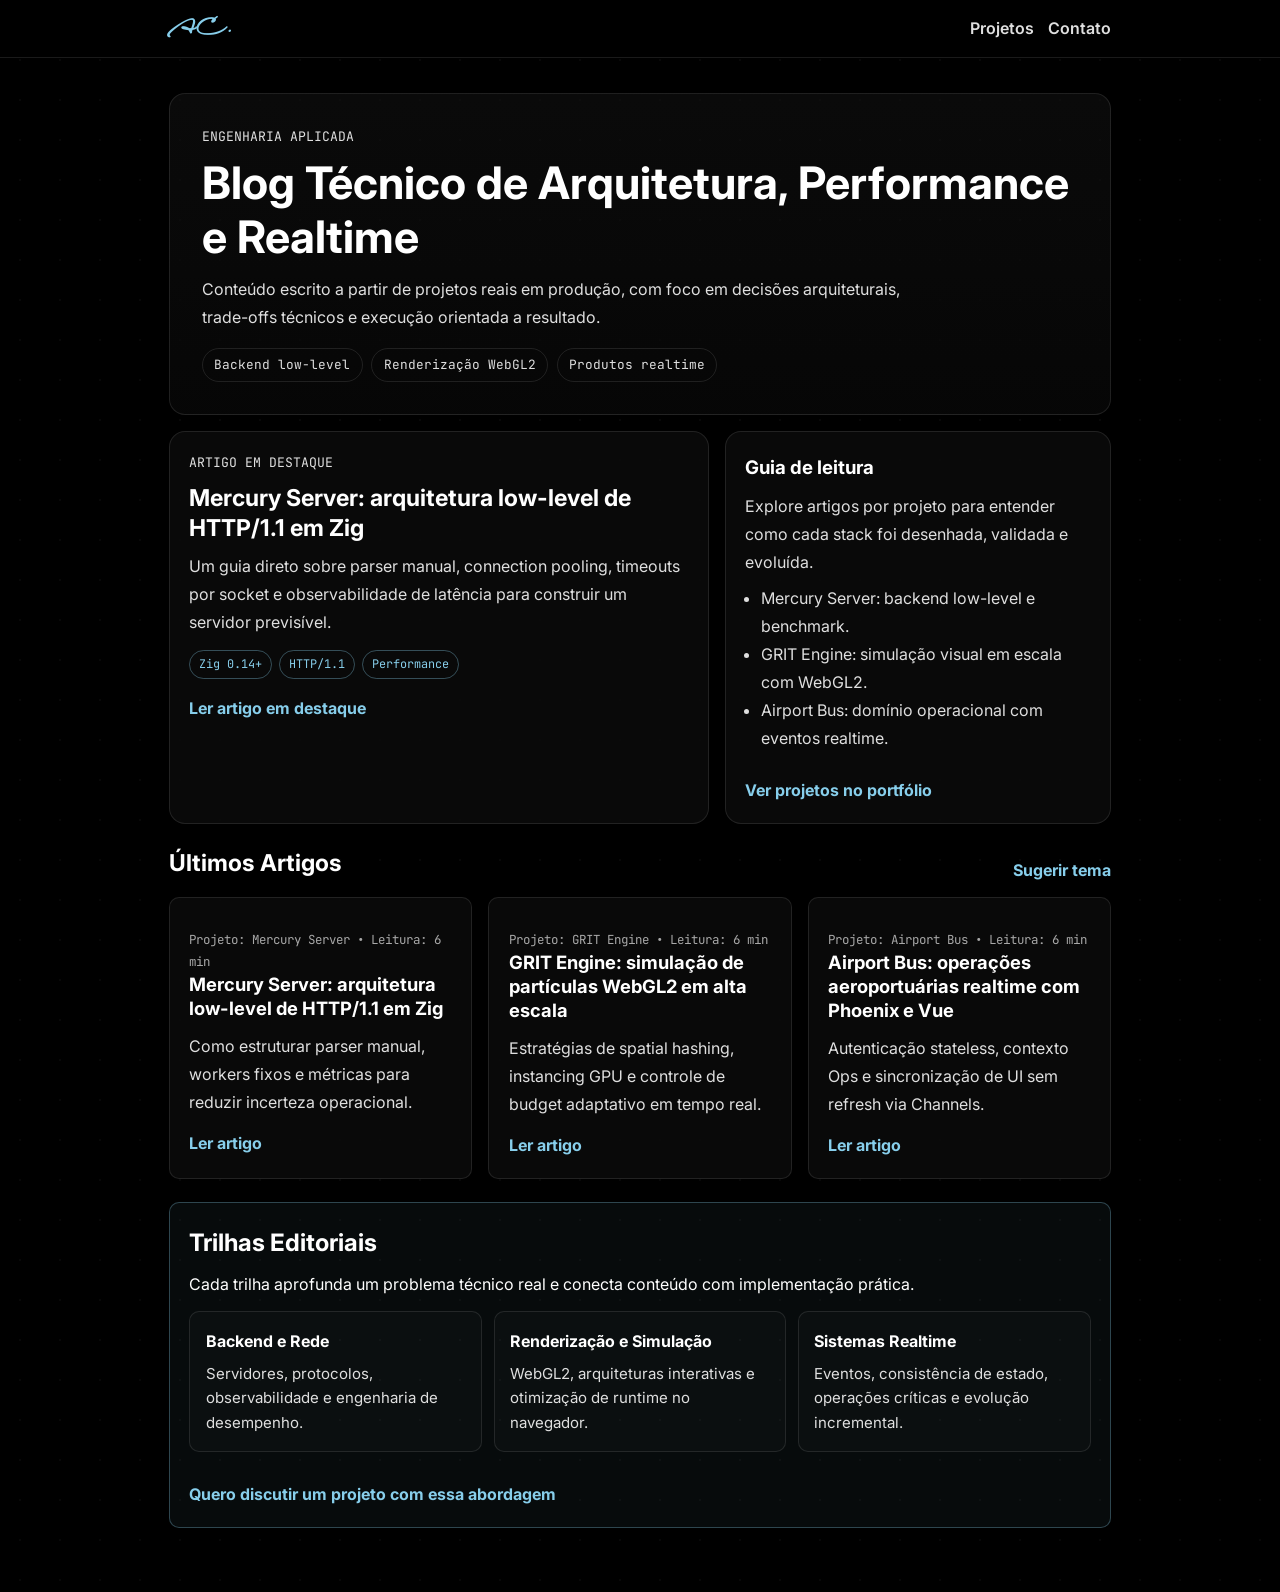
==== blog/index.html @ 77bead2b "feat: reformula portfolio/blog e alinha conteúdo aos projetos reais Atualiza seção de projetos com M" ====
<!DOCTYPE html>
<html lang="pt-BR">

<head>
    <meta charset="UTF-8">
    <meta name="viewport" content="width=device-width, initial-scale=1.0">
    <meta name="description"
        content="Biblioteca de artigos técnicos conectada aos projetos Mercury Server, GRIT Engine e Airport Bus.">
    <meta name="robots" content="index, follow">
    <title>Blog Técnico | Andrei Costa</title>
    <link rel="canonical" href="https://nullcipherr.github.io/blog/">
    <meta property="og:type" content="website">
    <meta property="og:title" content="Blog Técnico | Andrei Costa">
    <meta property="og:description"
        content="Artigos estratégicos conectados aos principais projetos de engenharia: Mercury Server, GRIT Engine e Airport Bus.">
    <meta property="og:url" content="https://nullcipherr.github.io/blog/">
    <meta property="og:image" content="https://nullcipherr.github.io/assets/images/hero-bg.png">
    <link rel="preconnect" href="https://fonts.googleapis.com">
    <link rel="preconnect" href="https://fonts.gstatic.com" crossorigin>
    <link
        href="https://fonts.googleapis.com/css2?family=Inter:wght@400;500;700&family=JetBrains+Mono:wght@400;700&display=swap"
        rel="stylesheet">
    <link href="https://fonts.googleapis.com/css2?family=WindSong:wght@400;500&display=swap" rel="stylesheet">
    <link rel="stylesheet" href="../css/blog.css">
</head>

<body>
    <a href="#main-content" class="skip-link">Pular para o conteúdo principal</a>

    <header class="blog-header">
        <nav class="blog-nav" aria-label="Navegação do blog">
            <a href="../index.html" class="logo" aria-label="Andrei Costa - Início">AC.</a>
            <div>
                <a href="../index.html#projetos">Projetos</a>
                <a href="../index.html#contato">Contato</a>
            </div>
        </nav>
    </header>

    <main id="main-content">
        <section class="hero blog-hero">
            <p class="kicker">ENGENHARIA APLICADA</p>
            <h1>Blog Técnico de Arquitetura, Performance e Realtime</h1>
            <p>
                Conteúdo escrito a partir de projetos reais em produção, com foco em decisões arquiteturais, trade-offs
                técnicos e execução orientada a resultado.
            </p>
            <div class="blog-topics" aria-label="Temas principais do blog">
                <a href="#ultimos-artigos">Backend low-level</a>
                <a href="#ultimos-artigos">Renderização WebGL2</a>
                <a href="#ultimos-artigos">Produtos realtime</a>
            </div>
        </section>

        <section class="featured-layout" aria-label="Destaque editorial">
            <article class="featured-article">
                <p class="kicker">ARTIGO EM DESTAQUE</p>
                <h2>Mercury Server: arquitetura low-level de HTTP/1.1 em Zig</h2>
                <p>
                    Um guia direto sobre parser manual, connection pooling, timeouts por socket e observabilidade de
                    latência para construir um servidor previsível.
                </p>
                <div class="featured-meta">
                    <span>Zig 0.14+</span>
                    <span>HTTP/1.1</span>
                    <span>Performance</span>
                </div>
                <a class="featured-link" href="artigos/mercury-server-zig-http11.html">Ler artigo em destaque</a>
            </article>

            <aside class="featured-side" aria-label="Resumo do blog">
                <h3>Guia de leitura</h3>
                <p>Explore artigos por projeto para entender como cada stack foi desenhada, validada e evoluída.</p>
                <ul>
                    <li>Mercury Server: backend low-level e benchmark.</li>
                    <li>GRIT Engine: simulação visual em escala com WebGL2.</li>
                    <li>Airport Bus: domínio operacional com eventos realtime.</li>
                </ul>
                <a class="link" href="../index.html#projetos">Ver projetos no portfólio</a>
            </aside>
        </section>

        <section id="ultimos-artigos" class="latest-section" aria-label="Últimos artigos">
            <div class="section-head">
                <h2>Últimos Artigos</h2>
                <a class="link" href="../index.html#contato">Sugerir tema</a>
            </div>

            <div class="grid" aria-label="Lista de artigos">
                <article class="card">
                    <p class="meta">Projeto: Mercury Server • Leitura: 6 min</p>
                    <h3>Mercury Server: arquitetura low-level de HTTP/1.1 em Zig</h3>
                    <p>Como estruturar parser manual, workers fixos e métricas para reduzir incerteza operacional.</p>
                    <a href="artigos/mercury-server-zig-http11.html">Ler artigo</a>
                </article>

                <article class="card">
                    <p class="meta">Projeto: GRIT Engine • Leitura: 6 min</p>
                    <h3>GRIT Engine: simulação de partículas WebGL2 em alta escala</h3>
                    <p>Estratégias de spatial hashing, instancing GPU e controle de budget adaptativo em tempo real.
                    </p>
                    <a href="artigos/grit-engine-webgl2-realtime.html">Ler artigo</a>
                </article>

                <article class="card">
                    <p class="meta">Projeto: Airport Bus • Leitura: 6 min</p>
                    <h3>Airport Bus: operações aeroportuárias realtime com Phoenix e Vue</h3>
                    <p>Autenticação stateless, contexto Ops e sincronização de UI sem refresh via Channels.</p>
                    <a href="artigos/airport-bus-phoenix-realtime.html">Ler artigo</a>
                </article>
            </div>
        </section>

        <section class="editorial" aria-label="Trilhas editoriais">
            <h2>Trilhas Editoriais</h2>
            <p>Cada trilha aprofunda um problema técnico real e conecta conteúdo com implementação prática.</p>
            <div class="trail-grid">
                <article class="trail-card">
                    <h3>Backend e Rede</h3>
                    <p>Servidores, protocolos, observabilidade e engenharia de desempenho.</p>
                </article>
                <article class="trail-card">
                    <h3>Renderização e Simulação</h3>
                    <p>WebGL2, arquiteturas interativas e otimização de runtime no navegador.</p>
                </article>
                <article class="trail-card">
                    <h3>Sistemas Realtime</h3>
                    <p>Eventos, consistência de estado, operações críticas e evolução incremental.</p>
                </article>
            </div>
            <p class="editorial-cta">
                <a class="link" href="../index.html#contato">Quero discutir um projeto com essa abordagem</a>
            </p>
        </section>
    </main>
</body>

</html>
---- css/blog.css ----
:root {
    --bg-main: #000000;
    --bg-surface: rgba(12, 12, 12, 0.78);
    --border-color: rgba(255, 255, 255, 0.1);
    --accent: #87ceeb;
    --text-primary: #ffffff;
    --text-secondary: #dfdfdf;
    --text-muted: #a8a8a8;
    --radius-lg: 16px;
    --radius-md: 10px;
    --font-sans: 'Inter', system-ui, -apple-system, sans-serif;
    --font-mono: 'JetBrains Mono', monospace;
    --font-logo: 'WindSong', cursive;
}

* {
    box-sizing: border-box;
    margin: 0;
    padding: 0;
}

body {
    font-family: var(--font-sans);
    color: var(--text-primary);
    background: var(--bg-main);
    background-image: radial-gradient(rgba(255, 255, 255, 0.03) 1px, transparent 1px);
    background-size: 40px 40px;
    line-height: 1.75;
}

.skip-link {
    position: absolute;
    left: 1rem;
    top: -100px;
    z-index: 999;
    background: var(--accent);
    color: #000;
    text-decoration: none;
    font-weight: 700;
    padding: 0.65rem 0.9rem;
    border-radius: 8px;
}

.skip-link:focus {
    top: 1rem;
}

.blog-header {
    position: sticky;
    top: 0;
    z-index: 20;
    border-bottom: 1px solid var(--border-color);
    background: rgba(0, 0, 0, 0.86);
    backdrop-filter: blur(12px);
}

.blog-nav {
    max-width: 980px;
    margin: 0 auto;
    padding: 0.9rem 1.2rem;
    display: flex;
    justify-content: space-between;
    gap: 0.9rem;
    align-items: center;
}

.blog-nav a {
    color: var(--text-secondary);
    text-decoration: none;
    font-weight: 600;
}

.blog-nav .logo {
    font-family: var(--font-logo);
    font-size: 1.5rem;
    font-weight: 600;
    letter-spacing: 0.1em;
    color: var(--accent);
    line-height: 1;
}

.blog-nav div {
    display: flex;
    align-items: center;
    gap: 0.85rem;
}

.blog-nav a:hover {
    color: var(--accent);
}

main {
    max-width: 980px;
    margin: 0 auto;
    padding: 2.2rem 1.2rem 4rem 1.2rem;
}

.hero {
    border: 1px solid var(--border-color);
    border-radius: var(--radius-lg);
    padding: 2rem;
    background: linear-gradient(180deg, rgba(20, 20, 20, 0.5) 0%, rgba(8, 8, 8, 0.8) 100%);
    margin-bottom: 1.4rem;
}

.hero h1 {
    font-size: clamp(1.8rem, 4vw, 2.8rem);
    line-height: 1.2;
    margin-bottom: 0.65rem;
}

.hero p {
    color: var(--text-secondary);
    max-width: 72ch;
}

.blog-hero {
    margin-bottom: 1rem;
}

.blog-topics {
    margin-top: 1.1rem;
    display: flex;
    flex-wrap: wrap;
    gap: 0.55rem;
}

.blog-topics a {
    color: var(--text-secondary);
    text-decoration: none;
    border: 1px solid var(--border-color);
    border-radius: 999px;
    padding: 0.3rem 0.7rem;
    font-size: 0.8rem;
    font-family: var(--font-mono);
    transition: 0.2s ease;
}

.blog-topics a:hover {
    color: var(--accent);
    border-color: var(--accent);
}

.kicker {
    font-family: var(--font-mono);
    color: var(--accent);
    font-size: 0.82rem;
    margin-bottom: 0.5rem;
}

.featured-layout {
    display: grid;
    grid-template-columns: 1.4fr 1fr;
    gap: 1rem;
    margin-bottom: 1.2rem;
}

.featured-article,
.featured-side {
    border: 1px solid var(--border-color);
    border-radius: var(--radius-lg);
    padding: 1.2rem;
    background: var(--bg-surface);
}

.featured-article h2 {
    font-size: 1.45rem;
    line-height: 1.3;
    margin-bottom: 0.6rem;
}

.featured-article p,
.featured-side p,
.featured-side li {
    color: var(--text-secondary);
}

.featured-meta {
    margin-top: 0.85rem;
    display: flex;
    flex-wrap: wrap;
    gap: 0.45rem;
}

.featured-meta span {
    font-family: var(--font-mono);
    font-size: 0.74rem;
    color: var(--accent);
    border: 1px solid rgba(135, 206, 235, 0.35);
    border-radius: 999px;
    padding: 0.2rem 0.55rem;
}

.featured-link {
    display: inline-flex;
    margin-top: 0.9rem;
    color: var(--accent);
    text-decoration: none;
    font-weight: 700;
}

.featured-link:hover {
    text-decoration: underline;
}

.featured-side h3 {
    margin-bottom: 0.45rem;
}

.featured-side ul {
    margin: 0.5rem 0 0.7rem 1rem;
}

.latest-section {
    margin-top: 0.4rem;
}

.section-head {
    display: flex;
    justify-content: space-between;
    align-items: center;
    gap: 0.8rem;
    margin-bottom: 0.85rem;
}

.section-head h2 {
    font-size: 1.45rem;
}

.grid {
    display: grid;
    grid-template-columns: repeat(auto-fit, minmax(260px, 1fr));
    gap: 1rem;
}

.card {
    border: 1px solid var(--border-color);
    border-radius: var(--radius-md);
    padding: 1.2rem;
    background: var(--bg-surface);
}

.card h2,
.card h3 {
    font-size: 1.15rem;
    line-height: 1.3;
    margin-bottom: 0.7rem;
}

.card p {
    color: var(--text-secondary);
}

.card .meta {
    margin-top: 0.75rem;
    color: var(--text-muted);
    font-family: var(--font-mono);
    font-size: 0.78rem;
}

.card a,
.link {
    display: inline-flex;
    margin-top: 0.8rem;
    color: var(--accent);
    text-decoration: none;
    font-weight: 700;
}

.card a:hover,
.link:hover {
    text-decoration: underline;
}

.editorial {
    margin-top: 1.4rem;
    border: 1px solid rgba(135, 206, 235, 0.3);
    border-radius: var(--radius-md);
    padding: 1.2rem;
    background: rgba(135, 206, 235, 0.05);
}

.editorial h2 {
    margin-bottom: 0.4rem;
}

.editorial ul {
    margin: 0.6rem 0 0 1rem;
    color: var(--text-secondary);
}

.trail-grid {
    margin-top: 0.8rem;
    display: grid;
    grid-template-columns: repeat(auto-fit, minmax(220px, 1fr));
    gap: 0.75rem;
}

.trail-card {
    border: 1px solid var(--border-color);
    border-radius: var(--radius-md);
    padding: 0.95rem;
    background: rgba(255, 255, 255, 0.02);
}

.trail-card h3 {
    margin-bottom: 0.4rem;
    font-size: 1rem;
}

.trail-card p {
    color: var(--text-secondary);
    font-size: 0.94rem;
    line-height: 1.65;
}

.editorial-cta {
    margin-top: 0.95rem;
}

main > article {
    border: 1px solid var(--border-color);
    border-radius: var(--radius-lg);
    background: var(--bg-surface);
    padding: 1.8rem;
}

main > article h1 {
    font-size: clamp(1.8rem, 3.5vw, 2.4rem);
    line-height: 1.2;
    margin-bottom: 0.75rem;
}

main > article h2 {
    margin-top: 1.5rem;
    margin-bottom: 0.5rem;
    font-size: 1.25rem;
}

main > article p {
    color: var(--text-secondary);
}

main > article ul {
    margin: 0.75rem 0 0.75rem 1.2rem;
    color: var(--text-secondary);
}

main > article li + li {
    margin-top: 0.35rem;
}

.article-meta {
    color: var(--text-muted);
    font-family: var(--font-mono);
    font-size: 0.82rem;
    margin-bottom: 1.1rem;
}

.interlink-box {
    margin-top: 1.7rem;
    padding: 1rem;
    border: 1px solid var(--border-color);
    border-radius: var(--radius-md);
    background: rgba(255, 255, 255, 0.02);
}

.interlink-box h3 {
    margin-bottom: 0.5rem;
}

.interlink-box ul {
    margin-top: 0.3rem;
}

footer {
    margin-top: 2rem;
    padding-top: 1rem;
    border-top: 1px solid var(--border-color);
    color: var(--text-muted);
    font-size: 0.85rem;
}

@media (max-width: 680px) {
    .blog-nav {
        flex-wrap: wrap;
    }

    .featured-layout {
        grid-template-columns: 1fr;
    }

    .section-head {
        flex-wrap: wrap;
    }

    main > article,
    .hero {
        padding: 1.25rem;
    }
}
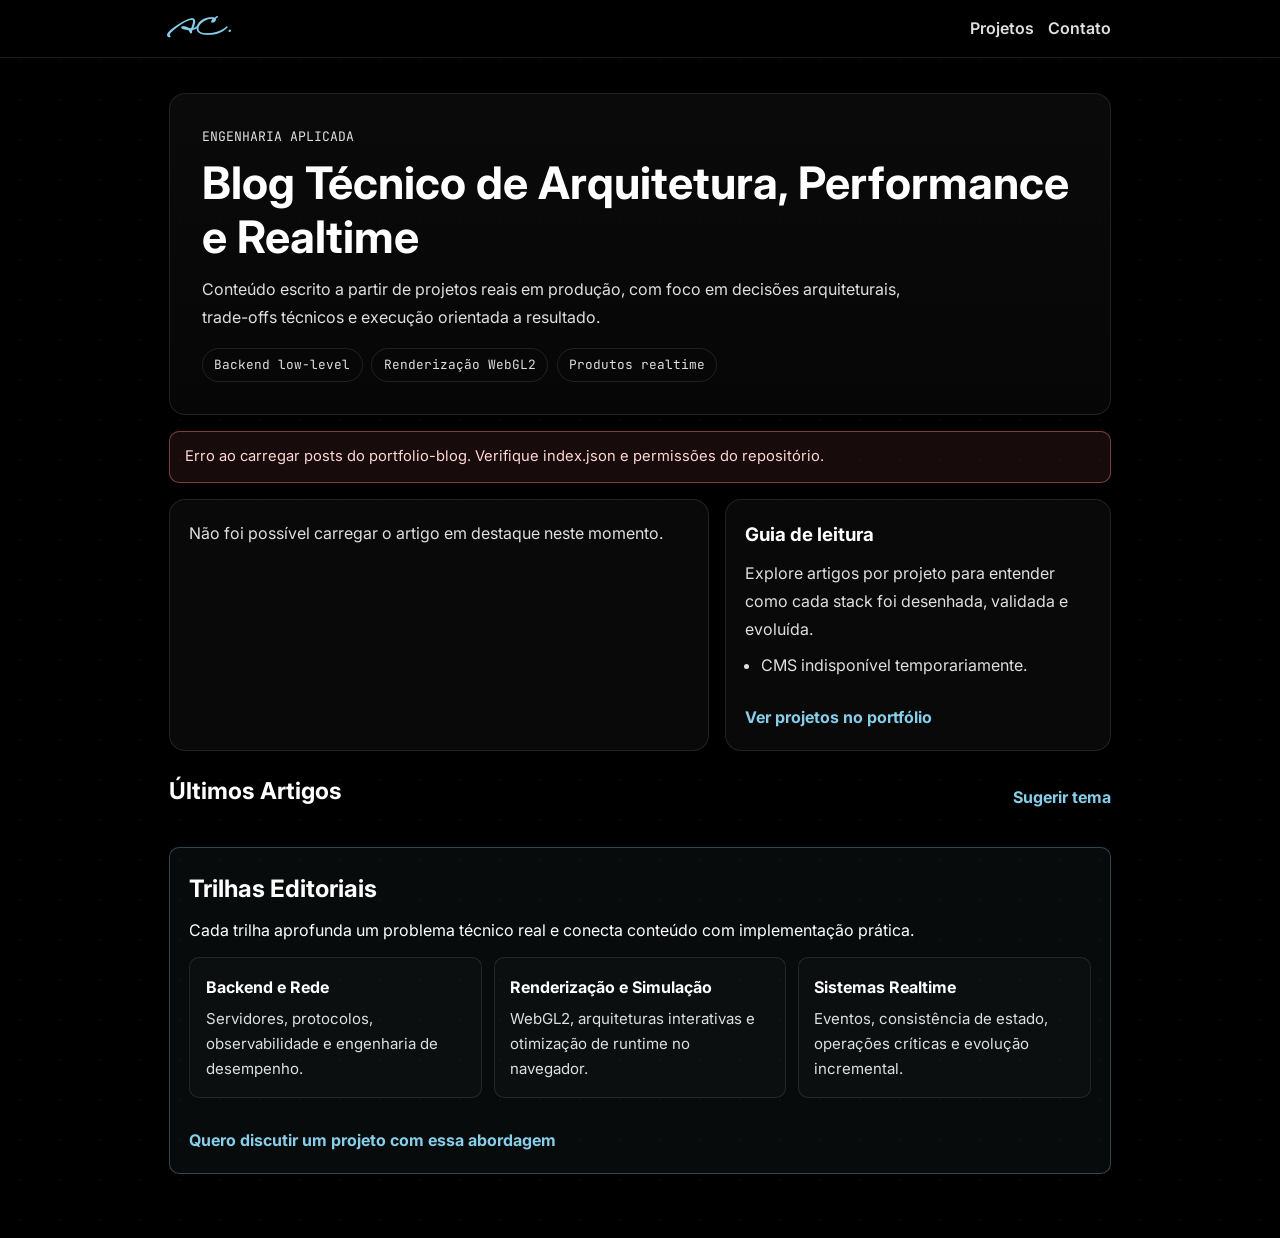
==== commit 92673fd8: "feat(blog): consumir posts do portfolio-blog via github raw" ====
--- a/blog/index.html
+++ b/blog/index.html
@@ -52,30 +52,17 @@
             </div>
         </section>
 
+        <section class="status-message" id="blog-status" aria-live="polite">
+            Carregando artigos do CMS central...
+        </section>
+
         <section class="featured-layout" aria-label="Destaque editorial">
-            <article class="featured-article">
-                <p class="kicker">ARTIGO EM DESTAQUE</p>
-                <h2>Mercury Server: arquitetura low-level de HTTP/1.1 em Zig</h2>
-                <p>
-                    Um guia direto sobre parser manual, connection pooling, timeouts por socket e observabilidade de
-                    latência para construir um servidor previsível.
-                </p>
-                <div class="featured-meta">
-                    <span>Zig 0.14+</span>
-                    <span>HTTP/1.1</span>
-                    <span>Performance</span>
-                </div>
-                <a class="featured-link" href="artigos/mercury-server-zig-http11.html">Ler artigo em destaque</a>
-            </article>
+            <article class="featured-article" id="featured-article"></article>
 
             <aside class="featured-side" aria-label="Resumo do blog">
                 <h3>Guia de leitura</h3>
                 <p>Explore artigos por projeto para entender como cada stack foi desenhada, validada e evoluída.</p>
-                <ul>
-                    <li>Mercury Server: backend low-level e benchmark.</li>
-                    <li>GRIT Engine: simulação visual em escala com WebGL2.</li>
-                    <li>Airport Bus: domínio operacional com eventos realtime.</li>
-                </ul>
+                <ul id="guide-list"></ul>
                 <a class="link" href="../index.html#projetos">Ver projetos no portfólio</a>
             </aside>
         </section>
@@ -86,29 +73,7 @@
                 <a class="link" href="../index.html#contato">Sugerir tema</a>
             </div>
 
-            <div class="grid" aria-label="Lista de artigos">
-                <article class="card">
-                    <p class="meta">Projeto: Mercury Server • Leitura: 6 min</p>
-                    <h3>Mercury Server: arquitetura low-level de HTTP/1.1 em Zig</h3>
-                    <p>Como estruturar parser manual, workers fixos e métricas para reduzir incerteza operacional.</p>
-                    <a href="artigos/mercury-server-zig-http11.html">Ler artigo</a>
-                </article>
-
-                <article class="card">
-                    <p class="meta">Projeto: GRIT Engine • Leitura: 6 min</p>
-                    <h3>GRIT Engine: simulação de partículas WebGL2 em alta escala</h3>
-                    <p>Estratégias de spatial hashing, instancing GPU e controle de budget adaptativo em tempo real.
-                    </p>
-                    <a href="artigos/grit-engine-webgl2-realtime.html">Ler artigo</a>
-                </article>
-
-                <article class="card">
-                    <p class="meta">Projeto: Airport Bus • Leitura: 6 min</p>
-                    <h3>Airport Bus: operações aeroportuárias realtime com Phoenix e Vue</h3>
-                    <p>Autenticação stateless, contexto Ops e sincronização de UI sem refresh via Channels.</p>
-                    <a href="artigos/airport-bus-phoenix-realtime.html">Ler artigo</a>
-                </article>
-            </div>
+            <div class="grid" aria-label="Lista de artigos" id="articles-grid"></div>
         </section>
 
         <section class="editorial" aria-label="Trilhas editoriais">
@@ -133,6 +98,8 @@
             </p>
         </section>
     </main>
+
+    <script src="../js/blog-index.js" defer></script>
 </body>
 
 </html>
--- a/css/blog.css
+++ b/css/blog.css
@@ -118,6 +118,22 @@
     margin-bottom: 1rem;
 }
 
+.status-message {
+    margin-bottom: 1rem;
+    border: 1px solid rgba(135, 206, 235, 0.28);
+    border-radius: var(--radius-md);
+    padding: 0.75rem 0.9rem;
+    background: rgba(135, 206, 235, 0.08);
+    color: var(--text-secondary);
+    font-size: 0.92rem;
+}
+
+.status-message.is-error {
+    border-color: rgba(255, 125, 125, 0.44);
+    background: rgba(255, 125, 125, 0.09);
+    color: #ffd6d6;
+}
+
 .blog-topics {
     margin-top: 1.1rem;
     display: flex;
@@ -346,6 +362,11 @@
     color: var(--text-secondary);
 }
 
+main > article ol {
+    margin: 0.75rem 0 0.75rem 1.2rem;
+    color: var(--text-secondary);
+}
+
 main > article li + li {
     margin-top: 0.35rem;
 }
@@ -381,6 +402,46 @@
     font-size: 0.85rem;
 }
 
+.markdown-content p + p {
+    margin-top: 0.8rem;
+}
+
+.markdown-content h2,
+.markdown-content h3 {
+    margin-top: 1.3rem;
+}
+
+.markdown-content a {
+    color: var(--accent);
+    text-decoration: none;
+    font-weight: 600;
+}
+
+.markdown-content a:hover {
+    text-decoration: underline;
+}
+
+.markdown-content code {
+    font-family: var(--font-mono);
+    background: rgba(255, 255, 255, 0.08);
+    padding: 0.1rem 0.3rem;
+    border-radius: 4px;
+}
+
+.markdown-content pre {
+    margin: 0.85rem 0;
+    border: 1px solid var(--border-color);
+    border-radius: 8px;
+    padding: 0.75rem;
+    overflow-x: auto;
+    background: rgba(255, 255, 255, 0.03);
+}
+
+.markdown-content pre code {
+    background: transparent;
+    padding: 0;
+}
+
 @media (max-width: 680px) {
     .blog-nav {
         flex-wrap: wrap;
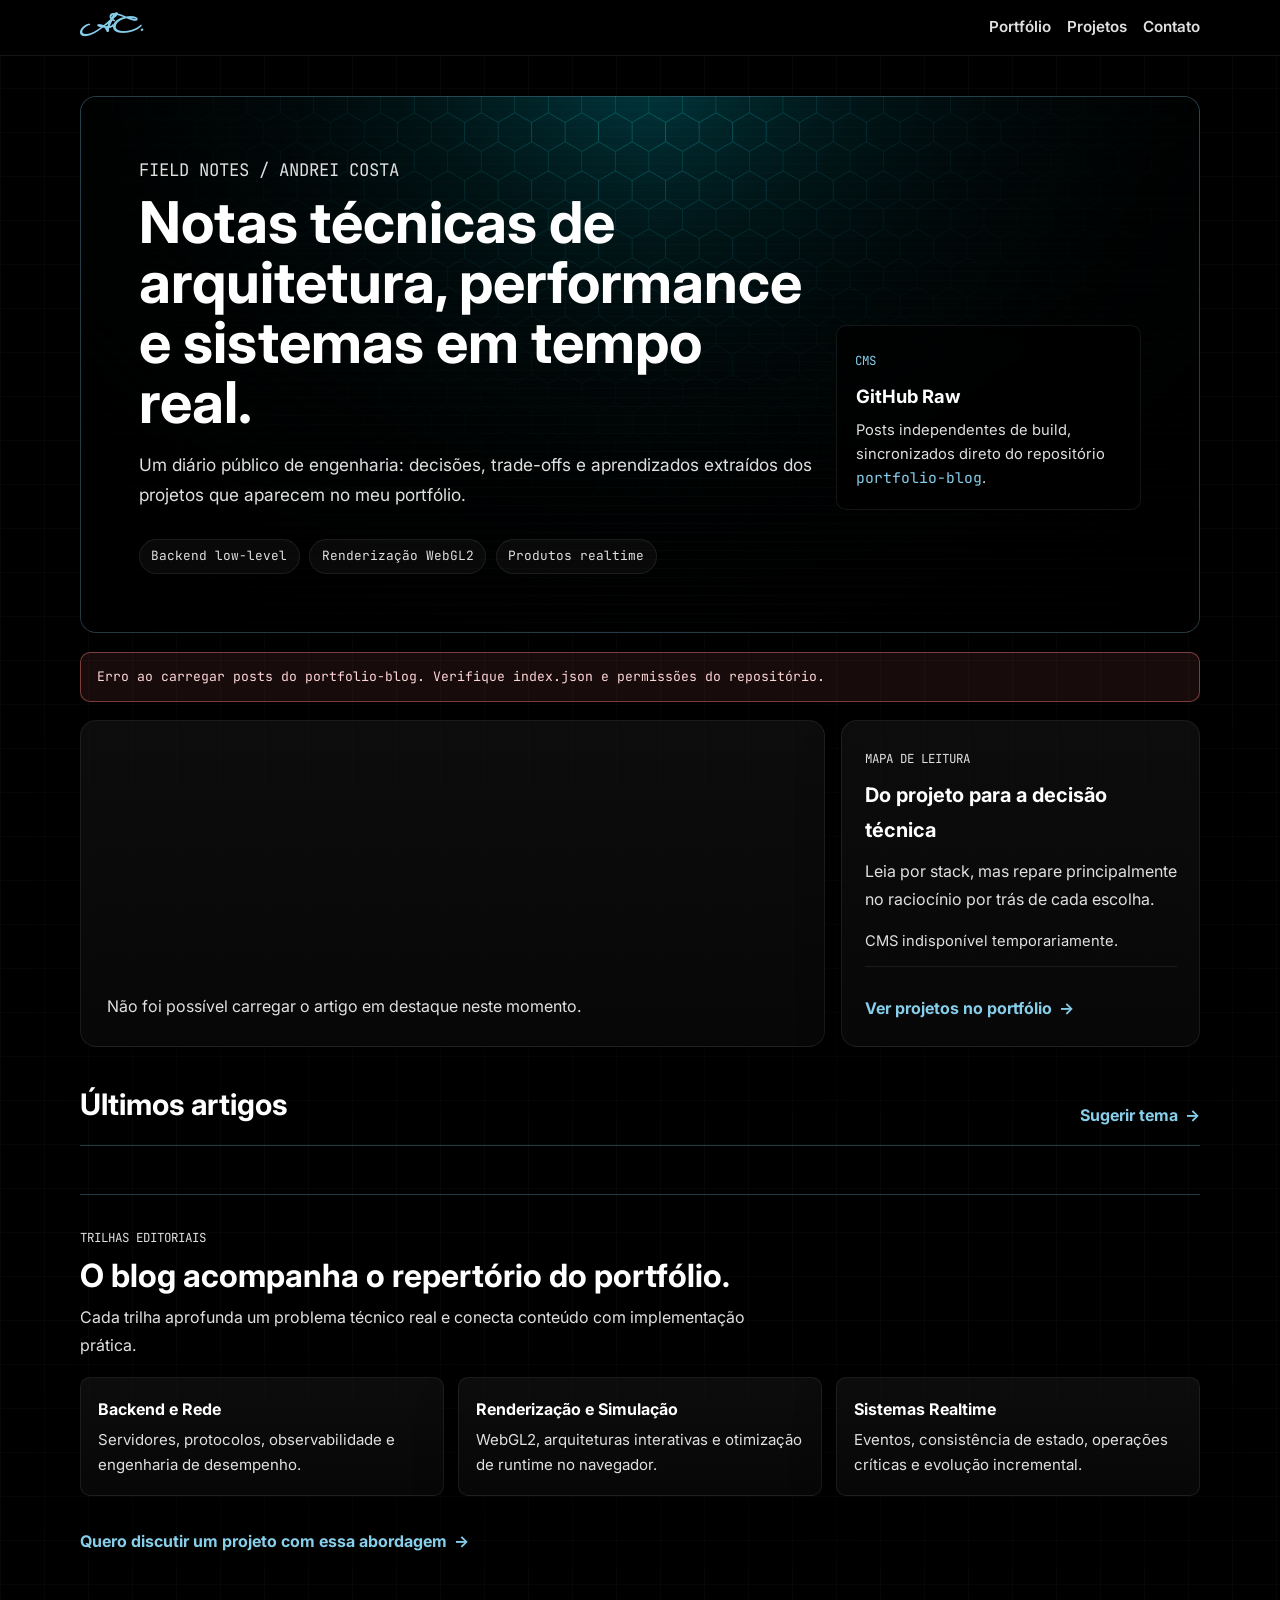
==== commit 81fa3aff: "feat(portfolio): aprimorar blog faq hero e experiencia" ====
--- a/blog/index.html
+++ b/blog/index.html
@@ -7,10 +7,10 @@
     <meta name="description"
         content="Biblioteca de artigos técnicos conectada aos projetos Mercury Server, GRIT Engine e Airport Bus.">
     <meta name="robots" content="index, follow">
-    <title>Blog Técnico | Andrei Costa</title>
+    <title>Field Notes | Blog Técnico de Andrei Costa</title>
     <link rel="canonical" href="https://nullcipherr.github.io/blog/">
     <meta property="og:type" content="website">
-    <meta property="og:title" content="Blog Técnico | Andrei Costa">
+    <meta property="og:title" content="Field Notes | Blog Técnico de Andrei Costa">
     <meta property="og:description"
         content="Artigos estratégicos conectados aos principais projetos de engenharia: Mercury Server, GRIT Engine e Airport Bus.">
     <meta property="og:url" content="https://nullcipherr.github.io/blog/">
@@ -31,6 +31,7 @@
         <nav class="blog-nav" aria-label="Navegação do blog">
             <a href="../index.html" class="logo" aria-label="Andrei Costa - Início">AC.</a>
             <div>
+                <a href="../index.html">Portfólio</a>
                 <a href="../index.html#projetos">Projetos</a>
                 <a href="../index.html#contato">Contato</a>
             </div>
@@ -39,12 +40,19 @@
 
     <main id="main-content">
         <section class="hero blog-hero">
-            <p class="kicker">ENGENHARIA APLICADA</p>
-            <h1>Blog Técnico de Arquitetura, Performance e Realtime</h1>
-            <p>
-                Conteúdo escrito a partir de projetos reais em produção, com foco em decisões arquiteturais, trade-offs
-                técnicos e execução orientada a resultado.
-            </p>
+            <div class="hero-copy">
+                <p class="kicker">FIELD NOTES / ANDREI COSTA</p>
+                <h1>Notas técnicas de arquitetura, performance e sistemas em tempo real.</h1>
+                <p>
+                    Um diário público de engenharia: decisões, trade-offs e aprendizados extraídos dos projetos que
+                    aparecem no meu portfólio.
+                </p>
+            </div>
+            <aside class="hero-panel" aria-label="Resumo editorial">
+                <span>CMS</span>
+                <strong>GitHub Raw</strong>
+                <p>Posts independentes de build, sincronizados direto do repositório <code>portfolio-blog</code>.</p>
+            </aside>
             <div class="blog-topics" aria-label="Temas principais do blog">
                 <a href="#ultimos-artigos">Backend low-level</a>
                 <a href="#ultimos-artigos">Renderização WebGL2</a>
@@ -53,15 +61,16 @@
         </section>
 
         <section class="status-message" id="blog-status" aria-live="polite">
-            Carregando artigos do CMS central...
+            Sincronizando artigos do CMS central...
         </section>
 
         <section class="featured-layout" aria-label="Destaque editorial">
             <article class="featured-article" id="featured-article"></article>
 
             <aside class="featured-side" aria-label="Resumo do blog">
-                <h3>Guia de leitura</h3>
-                <p>Explore artigos por projeto para entender como cada stack foi desenhada, validada e evoluída.</p>
+                <p class="kicker">MAPA DE LEITURA</p>
+                <h3>Do projeto para a decisão técnica</h3>
+                <p>Leia por stack, mas repare principalmente no raciocínio por trás de cada escolha.</p>
                 <ul id="guide-list"></ul>
                 <a class="link" href="../index.html#projetos">Ver projetos no portfólio</a>
             </aside>
@@ -69,7 +78,7 @@
 
         <section id="ultimos-artigos" class="latest-section" aria-label="Últimos artigos">
             <div class="section-head">
-                <h2>Últimos Artigos</h2>
+                <h2>Últimos artigos</h2>
                 <a class="link" href="../index.html#contato">Sugerir tema</a>
             </div>
 
@@ -77,7 +86,8 @@
         </section>
 
         <section class="editorial" aria-label="Trilhas editoriais">
-            <h2>Trilhas Editoriais</h2>
+            <p class="kicker">TRILHAS EDITORIAIS</p>
+            <h2>O blog acompanha o repertório do portfólio.</h2>
             <p>Cada trilha aprofunda um problema técnico real e conecta conteúdo com implementação prática.</p>
             <div class="trail-grid">
                 <article class="trail-card">
--- a/css/blog.css
+++ b/css/blog.css
@@ -1,11 +1,14 @@
 :root {
     --bg-main: #000000;
-    --bg-surface: rgba(12, 12, 12, 0.78);
-    --border-color: rgba(255, 255, 255, 0.1);
+    --bg-elevated: rgba(15, 15, 15, 0.78);
+    --bg-soft: rgba(255, 255, 255, 0.035);
+    --border-color: rgba(255, 255, 255, 0.08);
+    --border-highlight: rgba(135, 206, 235, 0.28);
     --accent: #87ceeb;
+    --accent-soft: rgba(135, 206, 235, 0.08);
     --text-primary: #ffffff;
-    --text-secondary: #dfdfdf;
-    --text-muted: #a8a8a8;
+    --text-secondary: #e0e0e0;
+    --text-muted: #8f8f8f;
     --radius-lg: 16px;
     --radius-md: 10px;
     --font-sans: 'Inter', system-ui, -apple-system, sans-serif;
@@ -19,13 +22,31 @@
     padding: 0;
 }
 
+html {
+    scroll-behavior: smooth;
+}
+
 body {
+    min-height: 100vh;
     font-family: var(--font-sans);
     color: var(--text-primary);
-    background: var(--bg-main);
-    background-image: radial-gradient(rgba(255, 255, 255, 0.03) 1px, transparent 1px);
-    background-size: 40px 40px;
+    background-color: var(--bg-main);
+    background-image:
+        linear-gradient(rgba(255, 255, 255, 0.025) 1px, transparent 1px),
+        linear-gradient(90deg, rgba(255, 255, 255, 0.025) 1px, transparent 1px);
+    background-size: 44px 44px;
     line-height: 1.75;
+    overflow-x: hidden;
+    -webkit-font-smoothing: antialiased;
+}
+
+a {
+    color: inherit;
+}
+
+*:focus-visible {
+    outline: 2px solid var(--accent);
+    outline-offset: 3px;
 }
 
 .skip-link {
@@ -50,17 +71,18 @@
     top: 0;
     z-index: 20;
     border-bottom: 1px solid var(--border-color);
-    background: rgba(0, 0, 0, 0.86);
-    backdrop-filter: blur(12px);
+    background: rgba(0, 0, 0, 0.78);
+    backdrop-filter: blur(16px);
+    -webkit-backdrop-filter: blur(16px);
 }
 
 .blog-nav {
-    max-width: 980px;
+    width: min(1120px, calc(100% - 2.4rem));
     margin: 0 auto;
-    padding: 0.9rem 1.2rem;
+    padding: 0.9rem 0;
     display: flex;
     justify-content: space-between;
-    gap: 0.9rem;
+    gap: 1rem;
     align-items: center;
 }
 
@@ -68,13 +90,14 @@
     color: var(--text-secondary);
     text-decoration: none;
     font-weight: 600;
+    font-size: 0.95rem;
+    transition: color 0.2s ease;
 }
 
 .blog-nav .logo {
     font-family: var(--font-logo);
-    font-size: 1.5rem;
+    font-size: 1.55rem;
     font-weight: 600;
-    letter-spacing: 0.1em;
     color: var(--accent);
     line-height: 1;
 }
@@ -82,7 +105,7 @@
 .blog-nav div {
     display: flex;
     align-items: center;
-    gap: 0.85rem;
+    gap: 1rem;
 }
 
 .blog-nav a:hover {
@@ -90,42 +113,131 @@
 }
 
 main {
-    max-width: 980px;
+    width: min(1120px, calc(100% - 2.4rem));
     margin: 0 auto;
-    padding: 2.2rem 1.2rem 4rem 1.2rem;
+    padding: 2.5rem 0 4.5rem;
 }
 
 .hero {
+    margin-bottom: 1.2rem;
+}
+
+.blog-hero {
+    position: relative;
+    display: grid;
+    grid-template-columns: minmax(0, 1.55fr) minmax(260px, 0.7fr);
+    gap: 1.4rem;
+    align-items: end;
+    min-height: 430px;
+    padding: 3.6rem;
+    border: 1px solid var(--border-highlight);
+    border-radius: var(--radius-lg);
+    background:
+        linear-gradient(180deg, rgba(0, 0, 0, 0.12) 0%, rgba(0, 0, 0, 0.72) 100%),
+        url('../assets/images/Background.webp') center / cover;
+    overflow: hidden;
+}
+
+.blog-hero::before {
+    content: "";
+    position: absolute;
+    inset: 0;
+    background:
+        linear-gradient(90deg, rgba(0, 0, 0, 0.88) 0%, rgba(0, 0, 0, 0.5) 52%, rgba(0, 0, 0, 0.82) 100%),
+        repeating-linear-gradient(0deg, rgba(255, 255, 255, 0.035) 0 1px, transparent 1px 9px);
+    pointer-events: none;
+}
+
+.blog-hero > * {
+    position: relative;
+    z-index: 1;
+}
+
+.hero-copy h1 {
+    max-width: 850px;
+    font-size: 3.6rem;
+    line-height: 1.04;
+    margin-bottom: 1.05rem;
+}
+
+.hero-copy p {
+    max-width: 680px;
+    color: var(--text-secondary);
+    font-size: 1.08rem;
+}
+
+.hero-panel {
     border: 1px solid var(--border-color);
-    border-radius: var(--radius-lg);
-    padding: 2rem;
-    background: linear-gradient(180deg, rgba(20, 20, 20, 0.5) 0%, rgba(8, 8, 8, 0.8) 100%);
-    margin-bottom: 1.4rem;
-}
-
-.hero h1 {
-    font-size: clamp(1.8rem, 4vw, 2.8rem);
-    line-height: 1.2;
-    margin-bottom: 0.65rem;
-}
-
-.hero p {
-    color: var(--text-secondary);
-    max-width: 72ch;
-}
-
-.blog-hero {
-    margin-bottom: 1rem;
+    border-radius: var(--radius-md);
+    padding: 1.15rem;
+    background: rgba(0, 0, 0, 0.58);
+    backdrop-filter: blur(14px);
+    -webkit-backdrop-filter: blur(14px);
+}
+
+.hero-panel span,
+.kicker {
+    display: inline-flex;
+    font-family: var(--font-mono);
+    color: var(--accent);
+    font-size: 0.78rem;
+    margin-bottom: 0.5rem;
+}
+
+.hero-panel strong {
+    display: block;
+    font-size: 1.15rem;
+    margin-bottom: 0.45rem;
+}
+
+.hero-panel p {
+    color: var(--text-secondary);
+    font-size: 0.92rem;
+    line-height: 1.6;
+}
+
+.hero-panel code {
+    font-family: var(--font-mono);
+    color: var(--accent);
+}
+
+.blog-topics {
+    grid-column: 1 / -1;
+    display: flex;
+    flex-wrap: wrap;
+    gap: 0.6rem;
+    margin-top: 0.4rem;
+}
+
+.blog-topics a,
+.featured-meta span {
+    color: var(--text-secondary);
+    text-decoration: none;
+    border: 1px solid var(--border-color);
+    border-radius: 999px;
+    padding: 0.34rem 0.72rem;
+    font-size: 0.8rem;
+    font-family: var(--font-mono);
+    background: rgba(255, 255, 255, 0.035);
+    transition: border-color 0.2s ease, color 0.2s ease, background 0.2s ease;
+}
+
+.blog-topics a:hover,
+.featured-meta span:hover {
+    color: var(--accent);
+    border-color: var(--accent);
+    background: var(--accent-soft);
 }
 
 .status-message {
-    margin-bottom: 1rem;
-    border: 1px solid rgba(135, 206, 235, 0.28);
+    margin-bottom: 1.1rem;
+    border: 1px solid rgba(135, 206, 235, 0.24);
     border-radius: var(--radius-md);
-    padding: 0.75rem 0.9rem;
-    background: rgba(135, 206, 235, 0.08);
-    color: var(--text-secondary);
-    font-size: 0.92rem;
+    padding: 0.8rem 1rem;
+    background: rgba(135, 206, 235, 0.055);
+    color: var(--text-secondary);
+    font-family: var(--font-mono);
+    font-size: 0.82rem;
 }
 
 .status-message.is-error {
@@ -134,55 +246,37 @@
     color: #ffd6d6;
 }
 
-.blog-topics {
-    margin-top: 1.1rem;
-    display: flex;
-    flex-wrap: wrap;
-    gap: 0.55rem;
-}
-
-.blog-topics a {
-    color: var(--text-secondary);
-    text-decoration: none;
-    border: 1px solid var(--border-color);
-    border-radius: 999px;
-    padding: 0.3rem 0.7rem;
-    font-size: 0.8rem;
-    font-family: var(--font-mono);
-    transition: 0.2s ease;
-}
-
-.blog-topics a:hover {
-    color: var(--accent);
-    border-color: var(--accent);
-}
-
-.kicker {
-    font-family: var(--font-mono);
-    color: var(--accent);
-    font-size: 0.82rem;
-    margin-bottom: 0.5rem;
-}
-
 .featured-layout {
     display: grid;
-    grid-template-columns: 1.4fr 1fr;
+    grid-template-columns: minmax(0, 1.35fr) minmax(280px, 0.65fr);
     gap: 1rem;
-    margin-bottom: 1.2rem;
+    margin-bottom: 2rem;
 }
 
 .featured-article,
-.featured-side {
+.featured-side,
+.card,
+.trail-card,
+.interlink-box {
     border: 1px solid var(--border-color);
+    background: linear-gradient(180deg, rgba(20, 20, 20, 0.62) 0%, rgba(8, 8, 8, 0.88) 100%);
+    box-shadow: 0 24px 46px rgba(0, 0, 0, 0.24);
+}
+
+.featured-article {
+    min-height: 280px;
     border-radius: var(--radius-lg);
-    padding: 1.2rem;
-    background: var(--bg-surface);
+    padding: 1.6rem;
+    display: flex;
+    flex-direction: column;
+    justify-content: flex-end;
 }
 
 .featured-article h2 {
-    font-size: 1.45rem;
-    line-height: 1.3;
-    margin-bottom: 0.6rem;
+    max-width: 760px;
+    font-size: 2rem;
+    line-height: 1.18;
+    margin-bottom: 0.65rem;
 }
 
 .featured-article p,
@@ -191,40 +285,85 @@
     color: var(--text-secondary);
 }
 
+.featured-date {
+    font-family: var(--font-mono);
+    color: var(--text-muted) !important;
+    font-size: 0.82rem;
+    margin-bottom: 0.65rem;
+}
+
 .featured-meta {
-    margin-top: 0.85rem;
+    margin-top: 1rem;
     display: flex;
     flex-wrap: wrap;
-    gap: 0.45rem;
-}
-
-.featured-meta span {
-    font-family: var(--font-mono);
-    font-size: 0.74rem;
-    color: var(--accent);
-    border: 1px solid rgba(135, 206, 235, 0.35);
-    border-radius: 999px;
-    padding: 0.2rem 0.55rem;
-}
-
-.featured-link {
+    gap: 0.5rem;
+}
+
+.featured-link,
+.card a,
+.link,
+.editorial-cta a {
     display: inline-flex;
-    margin-top: 0.9rem;
+    align-items: center;
+    width: fit-content;
+    margin-top: 1rem;
     color: var(--accent);
     text-decoration: none;
     font-weight: 700;
-}
-
-.featured-link:hover {
-    text-decoration: underline;
+    border-bottom: 1px solid transparent;
+    transition: border-color 0.2s ease, color 0.2s ease;
+}
+
+.featured-link::after,
+.card a::after,
+.link::after,
+.editorial-cta a::after {
+    content: "->";
+    margin-left: 0.45rem;
+}
+
+.featured-link:hover,
+.card a:hover,
+.link:hover,
+.editorial-cta a:hover {
+    border-bottom-color: var(--accent);
+}
+
+.featured-side {
+    border-radius: var(--radius-lg);
+    padding: 1.4rem;
 }
 
 .featured-side h3 {
-    margin-bottom: 0.45rem;
+    font-size: 1.25rem;
+    margin-bottom: 0.55rem;
 }
 
 .featured-side ul {
-    margin: 0.5rem 0 0.7rem 1rem;
+    list-style: none;
+    display: grid;
+    gap: 0.7rem;
+    margin: 1rem 0 0.7rem;
+}
+
+.featured-side li {
+    display: flex;
+    justify-content: space-between;
+    gap: 1rem;
+    padding-bottom: 0.7rem;
+    border-bottom: 1px solid var(--border-color);
+    font-size: 0.92rem;
+}
+
+.featured-side li span {
+    color: var(--text-primary);
+    font-weight: 700;
+}
+
+.featured-side li small {
+    color: var(--text-muted);
+    font-family: var(--font-mono);
+    white-space: nowrap;
 }
 
 .latest-section {
@@ -234,93 +373,109 @@
 .section-head {
     display: flex;
     justify-content: space-between;
-    align-items: center;
-    gap: 0.8rem;
-    margin-bottom: 0.85rem;
+    align-items: end;
+    gap: 1rem;
+    padding-bottom: 0.9rem;
+    margin-bottom: 1rem;
+    border-bottom: 1px solid var(--border-highlight);
 }
 
 .section-head h2 {
-    font-size: 1.45rem;
+    font-size: 1.85rem;
 }
 
 .grid {
     display: grid;
-    grid-template-columns: repeat(auto-fit, minmax(260px, 1fr));
+    grid-template-columns: repeat(3, minmax(0, 1fr));
     gap: 1rem;
 }
 
 .card {
-    border: 1px solid var(--border-color);
+    position: relative;
+    min-height: 260px;
     border-radius: var(--radius-md);
-    padding: 1.2rem;
-    background: var(--bg-surface);
+    padding: 1.25rem;
+    display: flex;
+    flex-direction: column;
+    overflow: hidden;
+    transition: transform 0.22s ease, border-color 0.22s ease, background 0.22s ease;
+}
+
+.card:hover {
+    transform: translateY(-4px);
+    border-color: var(--border-highlight);
+    background: linear-gradient(180deg, rgba(28, 28, 28, 0.82) 0%, rgba(9, 9, 9, 0.94) 100%);
+}
+
+.card-index {
+    position: absolute;
+    top: 1rem;
+    right: 1rem;
+    color: rgba(135, 206, 235, 0.22);
+    font-family: var(--font-mono);
+    font-size: 2.4rem;
+    line-height: 1;
+    font-weight: 700;
 }
 
 .card h2,
 .card h3 {
-    font-size: 1.15rem;
-    line-height: 1.3;
-    margin-bottom: 0.7rem;
+    position: relative;
+    z-index: 1;
+    font-size: 1.16rem;
+    line-height: 1.32;
+    margin: 0.65rem 0 0.7rem;
+    padding-right: 2.6rem;
 }
 
 .card p {
+    position: relative;
+    z-index: 1;
     color: var(--text-secondary);
 }
 
 .card .meta {
-    margin-top: 0.75rem;
     color: var(--text-muted);
     font-family: var(--font-mono);
-    font-size: 0.78rem;
-}
-
-.card a,
-.link {
-    display: inline-flex;
-    margin-top: 0.8rem;
-    color: var(--accent);
-    text-decoration: none;
-    font-weight: 700;
-}
-
-.card a:hover,
-.link:hover {
-    text-decoration: underline;
+    font-size: 0.76rem;
+}
+
+.card a {
+    margin-top: auto;
 }
 
 .editorial {
-    margin-top: 1.4rem;
-    border: 1px solid rgba(135, 206, 235, 0.3);
+    margin-top: 2rem;
+    border-top: 1px solid var(--border-highlight);
+    padding-top: 1.7rem;
+}
+
+.editorial h2 {
+    max-width: 720px;
+    font-size: 2rem;
+    line-height: 1.2;
+    margin-bottom: 0.5rem;
+}
+
+.editorial > p {
+    color: var(--text-secondary);
+    max-width: 720px;
+}
+
+.trail-grid {
+    margin-top: 1.1rem;
+    display: grid;
+    grid-template-columns: repeat(3, minmax(0, 1fr));
+    gap: 0.9rem;
+}
+
+.trail-card {
     border-radius: var(--radius-md);
-    padding: 1.2rem;
-    background: rgba(135, 206, 235, 0.05);
-}
-
-.editorial h2 {
-    margin-bottom: 0.4rem;
-}
-
-.editorial ul {
-    margin: 0.6rem 0 0 1rem;
-    color: var(--text-secondary);
-}
-
-.trail-grid {
-    margin-top: 0.8rem;
-    display: grid;
-    grid-template-columns: repeat(auto-fit, minmax(220px, 1fr));
-    gap: 0.75rem;
-}
-
-.trail-card {
-    border: 1px solid var(--border-color);
-    border-radius: var(--radius-md);
-    padding: 0.95rem;
-    background: rgba(255, 255, 255, 0.02);
+    padding: 1.05rem;
 }
 
 .trail-card h3 {
-    margin-bottom: 0.4rem;
+    margin-bottom: 0.35rem;
     font-size: 1rem;
 }
 
@@ -335,55 +490,83 @@
 }
 
 main > article {
-    border: 1px solid var(--border-color);
+    max-width: 900px;
+    margin: 0 auto;
+    border: 1px solid var(--border-highlight);
     border-radius: var(--radius-lg);
-    background: var(--bg-surface);
-    padding: 1.8rem;
+    background: linear-gradient(180deg, rgba(16, 16, 16, 0.86) 0%, rgba(5, 5, 5, 0.95) 100%);
+    padding: 2.4rem;
+    box-shadow: 0 26px 60px rgba(0, 0, 0, 0.28);
+}
+
+.post-shell {
+    position: relative;
+}
+
+.back-link {
+    display: inline-flex;
+    margin-bottom: 1.3rem;
+    color: var(--text-muted);
+    text-decoration: none;
+    font-family: var(--font-mono);
+    font-size: 0.82rem;
+}
+
+.back-link::before {
+    content: "<-";
+    margin-right: 0.45rem;
+    color: var(--accent);
+}
+
+.back-link:hover {
+    color: var(--accent);
 }
 
 main > article h1 {
-    font-size: clamp(1.8rem, 3.5vw, 2.4rem);
-    line-height: 1.2;
-    margin-bottom: 0.75rem;
+    font-size: 2.85rem;
+    line-height: 1.08;
+    margin-bottom: 0.85rem;
 }
 
 main > article h2 {
-    margin-top: 1.5rem;
+    margin-top: 1.8rem;
+    margin-bottom: 0.65rem;
+    font-size: 1.45rem;
+}
+
+main > article h3 {
+    margin-top: 1.4rem;
     margin-bottom: 0.5rem;
-    font-size: 1.25rem;
 }
 
 main > article p {
     color: var(--text-secondary);
-}
-
-main > article ul {
-    margin: 0.75rem 0 0.75rem 1.2rem;
-    color: var(--text-secondary);
-}
-
+    font-size: 1.04rem;
+}
+
+main > article ul,
 main > article ol {
-    margin: 0.75rem 0 0.75rem 1.2rem;
+    margin: 0.85rem 0 0.85rem 1.2rem;
     color: var(--text-secondary);
 }
 
 main > article li + li {
-    margin-top: 0.35rem;
+    margin-top: 0.42rem;
 }
 
 .article-meta {
     color: var(--text-muted);
     font-family: var(--font-mono);
     font-size: 0.82rem;
-    margin-bottom: 1.1rem;
+    padding-bottom: 1.2rem;
+    margin-bottom: 1.3rem;
+    border-bottom: 1px solid var(--border-color);
 }
 
 .interlink-box {
-    margin-top: 1.7rem;
-    padding: 1rem;
-    border: 1px solid var(--border-color);
+    margin-top: 2rem;
+    padding: 1.15rem;
     border-radius: var(--radius-md);
-    background: rgba(255, 255, 255, 0.02);
 }
 
 .interlink-box h3 {
@@ -403,12 +586,12 @@
 }
 
 .markdown-content p + p {
-    margin-top: 0.8rem;
+    margin-top: 0.9rem;
 }
 
 .markdown-content h2,
 .markdown-content h3 {
-    margin-top: 1.3rem;
+    color: var(--text-primary);
 }
 
 .markdown-content a {
@@ -424,17 +607,17 @@
 .markdown-content code {
     font-family: var(--font-mono);
     background: rgba(255, 255, 255, 0.08);
-    padding: 0.1rem 0.3rem;
+    padding: 0.1rem 0.32rem;
     border-radius: 4px;
 }
 
 .markdown-content pre {
-    margin: 0.85rem 0;
+    margin: 1rem 0;
     border: 1px solid var(--border-color);
     border-radius: 8px;
-    padding: 0.75rem;
+    padding: 0.85rem;
     overflow-x: auto;
-    background: rgba(255, 255, 255, 0.03);
+    background: rgba(255, 255, 255, 0.035);
 }
 
 .markdown-content pre code {
@@ -442,21 +625,58 @@
     padding: 0;
 }
 
+@media (max-width: 900px) {
+    .blog-hero,
+    .featured-layout,
+    .grid,
+    .trail-grid {
+        grid-template-columns: 1fr;
+    }
+
+    .blog-hero {
+        min-height: auto;
+        padding: 2rem;
+    }
+
+    .hero-copy h1,
+    main > article h1 {
+        font-size: 2.35rem;
+    }
+}
+
 @media (max-width: 680px) {
     .blog-nav {
         flex-wrap: wrap;
     }
 
-    .featured-layout {
-        grid-template-columns: 1fr;
+    .blog-nav div {
+        width: 100%;
+        justify-content: space-between;
+        gap: 0.5rem;
+    }
+
+    main {
+        width: min(100% - 1.4rem, 1120px);
+        padding-top: 1rem;
+    }
+
+    .blog-hero,
+    main > article {
+        padding: 1.25rem;
+    }
+
+    .hero-copy h1,
+    main > article h1 {
+        font-size: 2rem;
     }
 
     .section-head {
-        flex-wrap: wrap;
-    }
-
-    main > article,
-    .hero {
-        padding: 1.25rem;
-    }
-}
+        align-items: flex-start;
+        flex-direction: column;
+    }
+
+    .featured-side li {
+        display: grid;
+        gap: 0.15rem;
+    }
+}
